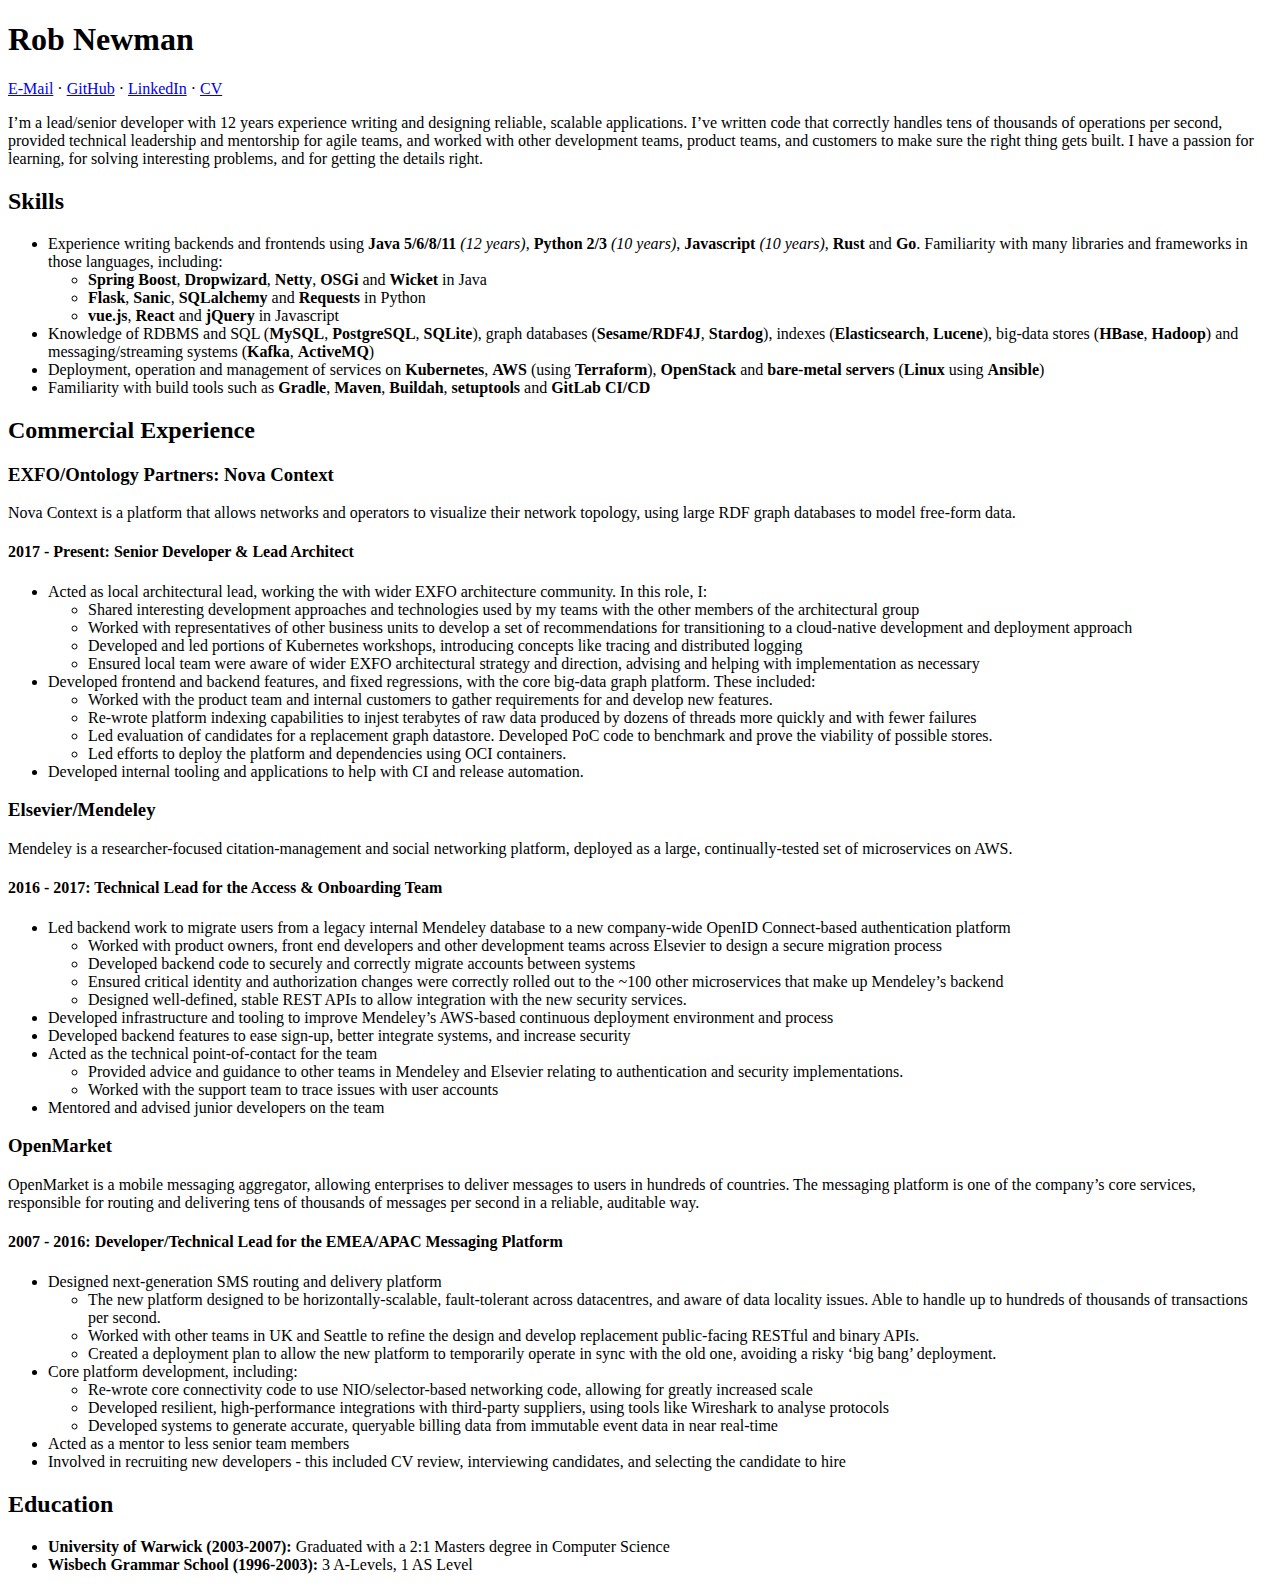
==== index.html @ 12ce5c10 "Deploying to gh-pages from  - d3b4cf7b340766a0c142832117d5414334799668 🚀" ====
<!DOCTYPE html>
<html xmlns="http://www.w3.org/1999/xhtml" lang="" xml:lang="">
<head>
  <meta charset="utf-8" />
  <meta name="generator" content="pandoc" />
  <meta name="viewport" content="width=device-width, initial-scale=1.0, user-scalable=yes" />
  <title>index</title>
  <style>
    code{white-space: pre-wrap;}
    span.smallcaps{font-variant: small-caps;}
    span.underline{text-decoration: underline;}
    div.column{display: inline-block; vertical-align: top; width: 50%;}
    div.hanging-indent{margin-left: 1.5em; text-indent: -1.5em;}
    ul.task-list{list-style: none;}
  </style>
  <link rel="stylesheet" href="./core-styles.css" />
  <!--[if lt IE 9]>
    <script src="//cdnjs.cloudflare.com/ajax/libs/html5shiv/3.7.3/html5shiv-printshiv.min.js"></script>
  <![endif]-->
</head>
<body>
<h1 id="rob-newman">Rob Newman</h1>
<div class="header-links">
<p><a href="mailto:cv@robnewman.dev">E-Mail</a> · <a href="https://github.com/underthink">GitHub</a> · <a href="https://linkedin.com/in/rob-newman-b65299b5">LinkedIn</a> · <a href="http://cv.robnewman.io/">CV</a></p>
</div>
<p>I’m a lead/senior developer with 12 years experience writing and designing reliable, scalable applications. I’ve written code that correctly handles tens of thousands of operations per second, provided technical leadership and mentorship for agile teams, and worked with other development teams, product teams, and customers to make sure the right thing gets built. I have a passion for learning, for solving interesting problems, and for getting the details right.</p>
<h2 id="skills">Skills</h2>
<ul>
<li>Experience writing backends and frontends using <strong>Java 5/6/8/11</strong> <em>(12 years)</em>, <strong>Python 2/3</strong> <em>(10 years)</em>, <strong>Javascript</strong> <em>(10 years)</em>, <strong>Rust</strong> and <strong>Go</strong>. Familiarity with many libraries and frameworks in those languages, including:
<ul>
<li><strong>Spring Boost</strong>, <strong>Dropwizard</strong>, <strong>Netty</strong>, <strong>OSGi</strong> and <strong>Wicket</strong> in Java</li>
<li><strong>Flask</strong>, <strong>Sanic</strong>, <strong>SQLalchemy</strong> and <strong>Requests</strong> in Python</li>
<li><strong>vue.js</strong>, <strong>React</strong> and <strong>jQuery</strong> in Javascript</li>
</ul></li>
<li>Knowledge of RDBMS and SQL (<strong>MySQL</strong>, <strong>PostgreSQL</strong>, <strong>SQLite</strong>), graph databases (<strong>Sesame/RDF4J</strong>, <strong>Stardog</strong>), indexes (<strong>Elasticsearch</strong>, <strong>Lucene</strong>), big-data stores (<strong>HBase</strong>, <strong>Hadoop</strong>) and messaging/streaming systems (<strong>Kafka</strong>, <strong>ActiveMQ</strong>)</li>
<li>Deployment, operation and management of services on <strong>Kubernetes</strong>, <strong>AWS</strong> (using <strong>Terraform</strong>), <strong>OpenStack</strong> and <strong>bare-metal servers</strong> (<strong>Linux</strong> using <strong>Ansible</strong>)</li>
<li>Familiarity with build tools such as <strong>Gradle</strong>, <strong>Maven</strong>, <strong>Buildah</strong>, <strong>setuptools</strong> and <strong>GitLab CI/CD</strong></li>
</ul>
<h2 id="commercial-experience">Commercial Experience</h2>
<h3 id="exfoontology-partners-nova-context">EXFO/Ontology Partners: Nova Context</h3>
<p>Nova Context is a platform that allows networks and operators to visualize their network topology, using large RDF graph databases to model free-form data.</p>
<h4 id="present-senior-developer-lead-architect">2017 - Present: Senior Developer &amp; Lead Architect</h4>
<ul>
<li>Acted as local architectural lead, working the with wider EXFO architecture community. In this role, I:
<ul>
<li>Shared interesting development approaches and technologies used by my teams with the other members of the architectural group</li>
<li>Worked with representatives of other business units to develop a set of recommendations for transitioning to a cloud-native development and deployment approach</li>
<li>Developed and led portions of Kubernetes workshops, introducing concepts like tracing and distributed logging</li>
<li>Ensured local team were aware of wider EXFO architectural strategy and direction, advising and helping with implementation as necessary</li>
</ul></li>
<li>Developed frontend and backend features, and fixed regressions, with the core big-data graph platform. These included:
<ul>
<li>Worked with the product team and internal customers to gather requirements for and develop new features.</li>
<li>Re-wrote platform indexing capabilities to injest terabytes of raw data produced by dozens of threads more quickly and with fewer failures</li>
<li>Led evaluation of candidates for a replacement graph datastore. Developed PoC code to benchmark and prove the viability of possible stores.</li>
<li>Led efforts to deploy the platform and dependencies using OCI containers.</li>
</ul></li>
<li>Developed internal tooling and applications to help with CI and release automation.</li>
</ul>
<div style="page-break-after: always;"></div>
<h3 id="elseviermendeley">Elsevier/Mendeley</h3>
<p>Mendeley is a researcher-focused citation-management and social networking platform, deployed as a large, continually-tested set of microservices on AWS.</p>
<h4 id="technical-lead-for-the-access-onboarding-team">2016 - 2017: Technical Lead for the Access &amp; Onboarding Team</h4>
<ul>
<li>Led backend work to migrate users from a legacy internal Mendeley database to a new company-wide OpenID Connect-based authentication platform
<ul>
<li>Worked with product owners, front end developers and other development teams across Elsevier to design a secure migration process</li>
<li>Developed backend code to securely and correctly migrate accounts between systems</li>
<li>Ensured critical identity and authorization changes were correctly rolled out to the ~100 other microservices that make up Mendeley’s backend</li>
<li>Designed well-defined, stable REST APIs to allow integration with the new security services.</li>
</ul></li>
<li>Developed infrastructure and tooling to improve Mendeley’s AWS-based continuous deployment environment and process</li>
<li>Developed backend features to ease sign-up, better integrate systems, and increase security</li>
<li>Acted as the technical point-of-contact for the team
<ul>
<li>Provided advice and guidance to other teams in Mendeley and Elsevier relating to authentication and security implementations.</li>
<li>Worked with the support team to trace issues with user accounts</li>
</ul></li>
<li>Mentored and advised junior developers on the team</li>
</ul>
<h3 id="openmarket">OpenMarket</h3>
<p>OpenMarket is a mobile messaging aggregator, allowing enterprises to deliver messages to users in hundreds of countries. The messaging platform is one of the company’s core services, responsible for routing and delivering tens of thousands of messages per second in a reliable, auditable way.</p>
<h4 id="developertechnical-lead-for-the-emeaapac-messaging-platform">2007 - 2016: Developer/Technical Lead for the EMEA/APAC Messaging Platform</h4>
<ul>
<li>Designed next-generation SMS routing and delivery platform
<ul>
<li>The new platform designed to be horizontally-scalable, fault-tolerant across datacentres, and aware of data locality issues. Able to handle up to hundreds of thousands of transactions per second.</li>
<li>Worked with other teams in UK and Seattle to refine the design and develop replacement public-facing RESTful and binary APIs.</li>
<li>Created a deployment plan to allow the new platform to temporarily operate in sync with the old one, avoiding a risky ‘big bang’ deployment.</li>
</ul></li>
<li>Core platform development, including:
<ul>
<li>Re-wrote core connectivity code to use NIO/selector-based networking code, allowing for greatly increased scale</li>
<li>Developed resilient, high-performance integrations with third-party suppliers, using tools like Wireshark to analyse protocols</li>
<li>Developed systems to generate accurate, queryable billing data from immutable event data in near real-time</li>
</ul></li>
<li>Acted as a mentor to less senior team members</li>
<li>Involved in recruiting new developers - this included CV review, interviewing candidates, and selecting the candidate to hire</li>
</ul>
<h2 id="education">Education</h2>
<ul>
<li><strong>University of Warwick (2003-2007):</strong> Graduated with a 2:1 Masters degree in Computer Science</li>
<li><strong>Wisbech Grammar School (1996-2003):</strong> 3 A-Levels, 1 AS Level</li>
</ul>
</body>
</html>
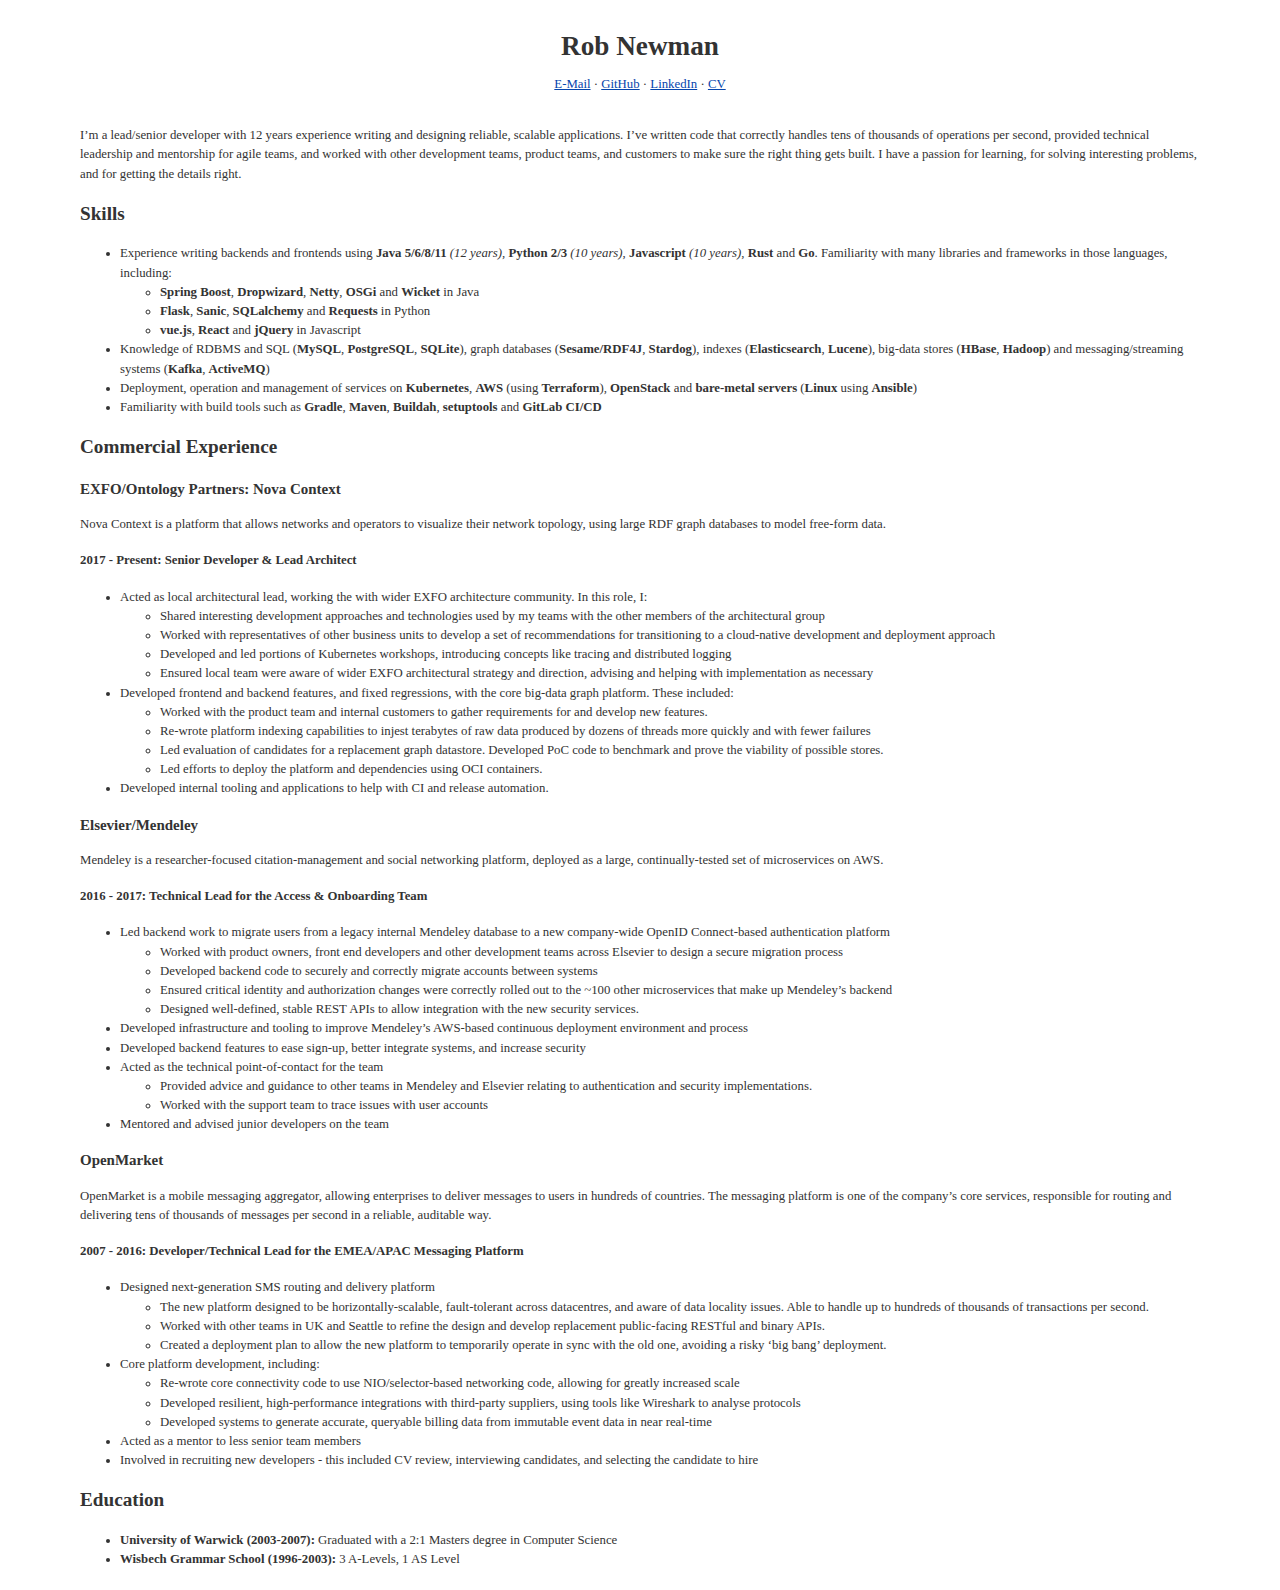
==== commit 54d58920: "Deploying to gh-pages from  - 2c8c3b8f446fb708903d5c8273a6dff689542e9a 🚀" ====
--- a/index.html
+++ b/index.html
@@ -13,7 +13,7 @@
     div.hanging-indent{margin-left: 1.5em; text-indent: -1.5em;}
     ul.task-list{list-style: none;}
   </style>
-  <link rel="stylesheet" href="./core-styles.css" />
+  <link rel="stylesheet" href="./styles.css" />
   <!--[if lt IE 9]>
     <script src="//cdnjs.cloudflare.com/ajax/libs/html5shiv/3.7.3/html5shiv-printshiv.min.js"></script>
   <![endif]-->
--- a/styles.css
+++ b/styles.css
@@ -0,0 +1,30 @@
+
+body {
+    color: #333;
+    font-family: Georgia, Palatino, serif;
+    font-size: 0.8rem;
+    line-height: 1.5;
+    margin: 0 auto;
+    max-width: 70rem;
+    padding: 0.5rem;
+}
+
+h1 {
+    font-size: 1.7rem;
+    text-align: center;
+    margin-bottom: 0;
+}
+
+div.header-links p {
+    margin: 0;
+}
+
+div.header-links {
+    text-align: center;
+    margin-bottom: 2rem;
+    margin-top: 0.5rem;
+}
+
+div.header-links a, div.header-links a:visited {
+    color: #0645ad;
+}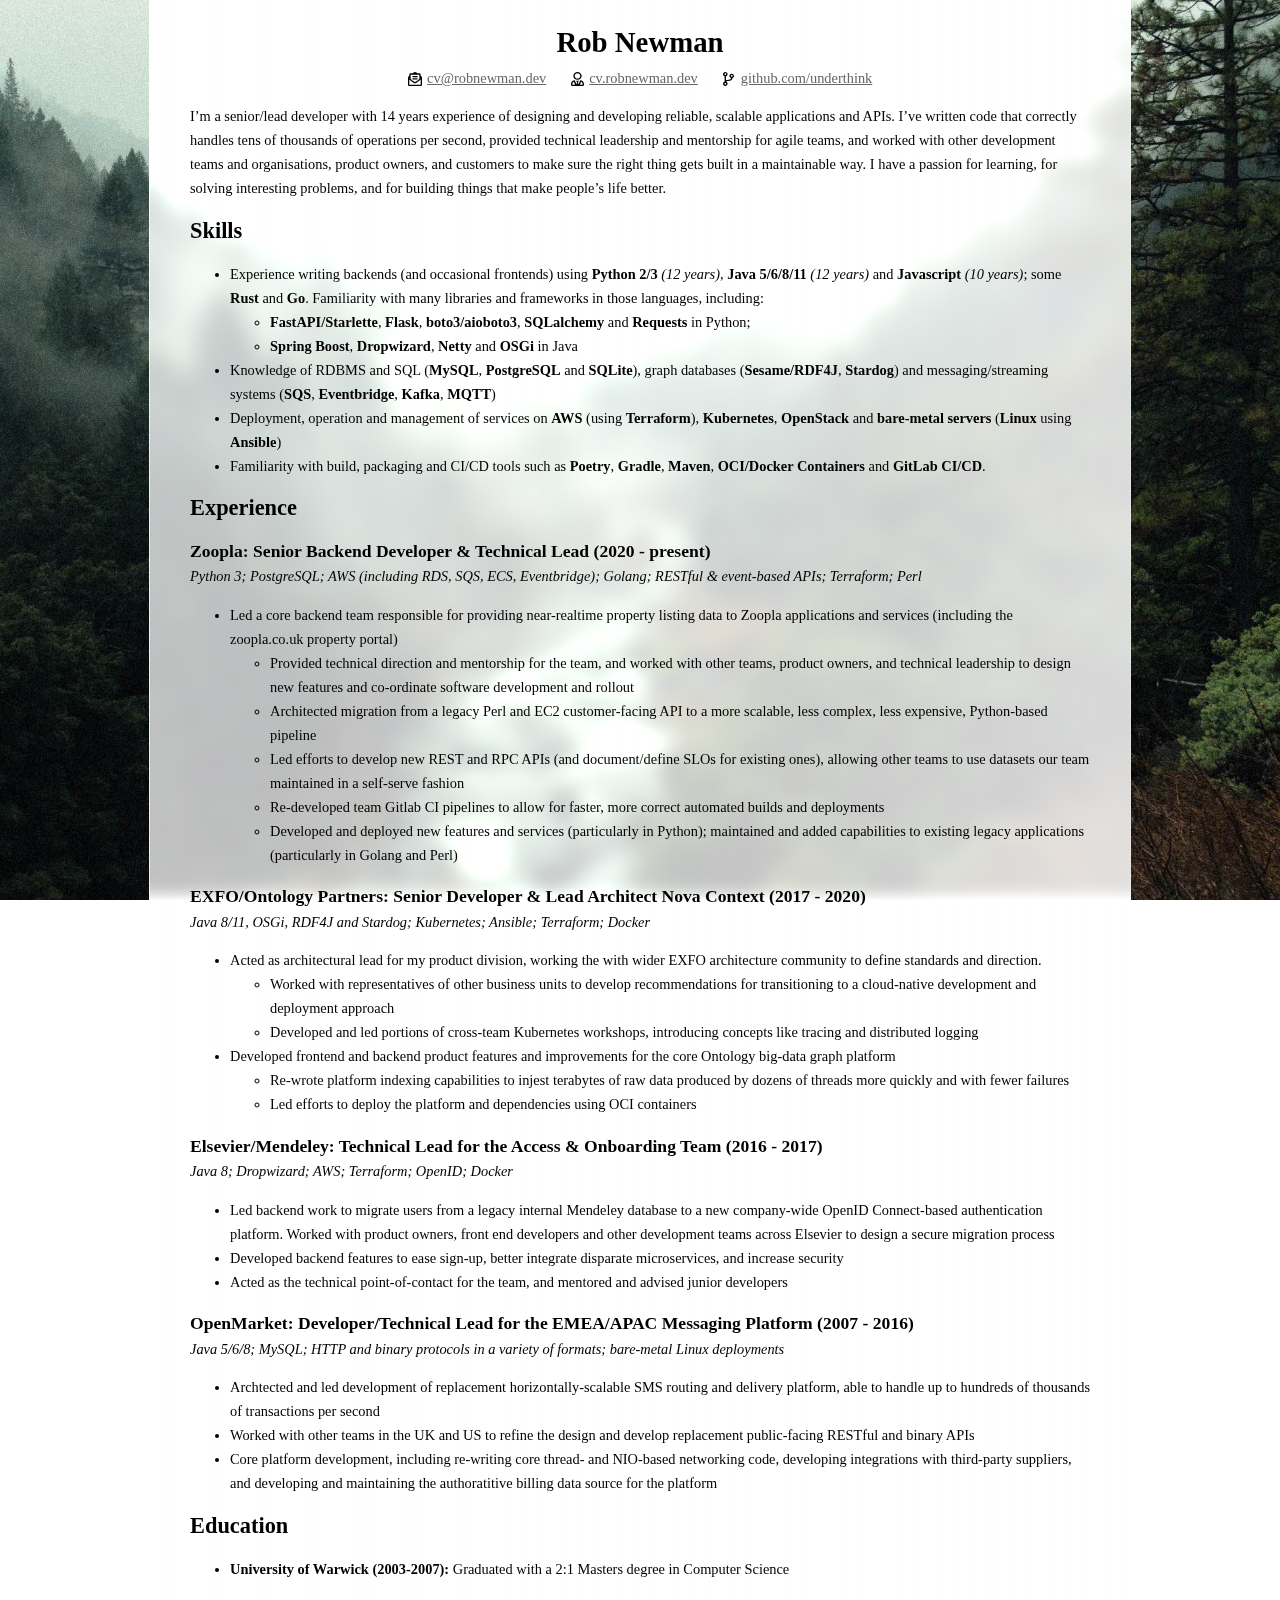
==== commit c6d80b5d: "Deploying to gh-pages from @ underthink/cv.robnewman.dev@40330ae944736f7b6d78496dfc04d2317e33cc89 🚀" ====
--- a/index.html
+++ b/index.html
@@ -1,106 +1,95 @@
-<!DOCTYPE html>
-<html xmlns="http://www.w3.org/1999/xhtml" lang="" xml:lang="">
+<!doctype html>
+<html lang="en">
+
 <head>
-  <meta charset="utf-8" />
-  <meta name="generator" content="pandoc" />
-  <meta name="viewport" content="width=device-width, initial-scale=1.0, user-scalable=yes" />
-  <title>index</title>
-  <style>
-    code{white-space: pre-wrap;}
-    span.smallcaps{font-variant: small-caps;}
-    span.underline{text-decoration: underline;}
-    div.column{display: inline-block; vertical-align: top; width: 50%;}
-    div.hanging-indent{margin-left: 1.5em; text-indent: -1.5em;}
-    ul.task-list{list-style: none;}
-  </style>
-  <link rel="stylesheet" href="./styles.css" />
-  <!--[if lt IE 9]>
-    <script src="//cdnjs.cloudflare.com/ajax/libs/html5shiv/3.7.3/html5shiv-printshiv.min.js"></script>
-  <![endif]-->
+    <meta charset="utf-8">
+    <title>Rob Newman: CV</title>
+
+    <link href="https://fonts.googleapis.com/css2?family=Lato:wght@400;700&display=swap" rel="stylesheet">
+
+    <link rel="stylesheet" href="r/print.css" />
+    <link rel="stylesheet" href="r/display.css" />
 </head>
+
 <body>
-<h1 id="rob-newman">Rob Newman</h1>
-<div class="header-links">
-<p><a href="mailto:cv@robnewman.dev">E-Mail</a> · <a href="https://github.com/underthink">GitHub</a> · <a href="https://linkedin.com/in/rob-newman-b65299b5">LinkedIn</a> · <a href="http://cv.robnewman.io/">CV</a></p>
+
+<div class="background">
+    <div id="content">
+    <h1 id="rob-newman">Rob Newman</h1>
+    <h2 id="links">Links</h2>
+    <ul>
+    <li><a href="mailto:cv@robnewman.dev" class="mail">cv@robnewman.dev</a></li>
+    <li><a href="http://cv.robnewman.io/" class="cv">cv.robnewman.dev</a></li>
+    <li><a href="https://github.com/underthink" class="git">github.com/underthink</a></li>
+    </ul>
+    <h2 id="summary">Summary</h2>
+    <p>I’m a senior/lead developer with 14 years experience of designing and developing reliable, scalable applications and APIs. I’ve written code that correctly handles tens of thousands of operations per second, provided technical leadership and mentorship for agile teams, and worked with other development teams and organisations, product owners, and customers to make sure the right thing gets built in a maintainable way. I have a passion for learning, for solving interesting problems, and for building things that make people’s life better.</p>
+    <h2 id="skills">Skills</h2>
+    <ul>
+    <li>Experience writing backends (and occasional frontends) using <strong>Python 2/3</strong> <em>(12 years)</em>, <strong>Java 5/6/8/11</strong> <em>(12 years)</em> and <strong>Javascript</strong> <em>(10 years)</em>; some <strong>Rust</strong> and <strong>Go</strong>. Familiarity with many libraries and frameworks in those languages, including:
+    <ul>
+    <li><strong>FastAPI/Starlette</strong>, <strong>Flask</strong>, <strong>boto3/aioboto3</strong>, <strong>SQLalchemy</strong> and <strong>Requests</strong> in Python;</li>
+    <li><strong>Spring Boost</strong>, <strong>Dropwizard</strong>, <strong>Netty</strong> and <strong>OSGi</strong> in Java</li>
+    </ul></li>
+    <li>Knowledge of RDBMS and SQL (<strong>MySQL</strong>, <strong>PostgreSQL</strong> and <strong>SQLite</strong>), graph databases (<strong>Sesame/RDF4J</strong>, <strong>Stardog</strong>) and messaging/streaming systems (<strong>SQS</strong>, <strong>Eventbridge</strong>, <strong>Kafka</strong>, <strong>MQTT</strong>)</li>
+    <li>Deployment, operation and management of services on <strong>AWS</strong> (using <strong>Terraform</strong>), <strong>Kubernetes</strong>, <strong>OpenStack</strong> and <strong>bare-metal servers</strong> (<strong>Linux</strong> using <strong>Ansible</strong>)</li>
+    <li>Familiarity with build, packaging and CI/CD tools such as <strong>Poetry</strong>, <strong>Gradle</strong>, <strong>Maven</strong>, <strong>OCI/Docker Containers</strong> and <strong>GitLab CI/CD</strong>.</li>
+    </ul>
+    <h2 id="experience">Experience</h2>
+    <h3 id="zoopla-senior-backend-developer-technical-lead-2020---present">Zoopla: Senior Backend Developer &amp; Technical Lead (2020 - present)</h3>
+    <div class="job-skill-list">
+    <p>Python 3; PostgreSQL; AWS (including RDS, SQS, ECS, Eventbridge); Golang; RESTful &amp; event-based APIs; Terraform; Perl</p>
+    </div>
+    <ul>
+    <li>Led a core backend team responsible for providing near-realtime property listing data to Zoopla applications and services (including the zoopla.co.uk property portal)
+    <ul>
+    <li>Provided technical direction and mentorship for the team, and worked with other teams, product owners, and technical leadership to design new features and co-ordinate software development and rollout</li>
+    <li>Architected migration from a legacy Perl and EC2 customer-facing API to a more scalable, less complex, less expensive, Python-based pipeline</li>
+    <li>Led efforts to develop new REST and RPC APIs (and document/define SLOs for existing ones), allowing other teams to use datasets our team maintained in a self-serve fashion</li>
+    <li>Re-developed team Gitlab CI pipelines to allow for faster, more correct automated builds and deployments</li>
+    <li>Developed and deployed new features and services (particularly in Python); maintained and added capabilities to existing legacy applications (particularly in Golang and Perl)</li>
+    </ul></li>
+    </ul>
+    <h3 id="exfoontology-partners-senior-developer-lead-architect-nova-context-2017---2020">EXFO/Ontology Partners: Senior Developer &amp; Lead Architect Nova Context (2017 - 2020)</h3>
+    <div class="job-skill-list">
+    <p>Java 8/11, OSGi, RDF4J and Stardog; Kubernetes; Ansible; Terraform; Docker</p>
+    </div>
+    <ul>
+    <li>Acted as architectural lead for my product division, working the with wider EXFO architecture community to define standards and direction.
+    <ul>
+    <li>Worked with representatives of other business units to develop recommendations for transitioning to a cloud-native development and deployment approach</li>
+    <li>Developed and led portions of cross-team Kubernetes workshops, introducing concepts like tracing and distributed logging</li>
+    </ul></li>
+    <li>Developed frontend and backend product features and improvements for the core Ontology big-data graph platform
+    <ul>
+    <li>Re-wrote platform indexing capabilities to injest terabytes of raw data produced by dozens of threads more quickly and with fewer failures</li>
+    <li>Led efforts to deploy the platform and dependencies using OCI containers</li>
+    </ul></li>
+    </ul>
+    <h3 id="elseviermendeley-technical-lead-for-the-access-onboarding-team-2016---2017">Elsevier/Mendeley: Technical Lead for the Access &amp; Onboarding Team (2016 - 2017)</h3>
+    <div class="job-skill-list">
+    <p>Java 8; Dropwizard; AWS; Terraform; OpenID; Docker</p>
+    </div>
+    <ul>
+    <li>Led backend work to migrate users from a legacy internal Mendeley database to a new company-wide OpenID Connect-based authentication platform. Worked with product owners, front end developers and other development teams across Elsevier to design a secure migration process</li>
+    <li>Developed backend features to ease sign-up, better integrate disparate microservices, and increase security</li>
+    <li>Acted as the technical point-of-contact for the team, and mentored and advised junior developers</li>
+    </ul>
+    <h3 id="openmarket-developertechnical-lead-for-the-emeaapac-messaging-platform-2007---2016">OpenMarket: Developer/Technical Lead for the EMEA/APAC Messaging Platform (2007 - 2016)</h3>
+    <div class="job-skill-list">
+    <p>Java 5/6/8; MySQL; HTTP and binary protocols in a variety of formats; bare-metal Linux deployments</p>
+    </div>
+    <ul>
+    <li>Archtected and led development of replacement horizontally-scalable SMS routing and delivery platform, able to handle up to hundreds of thousands of transactions per second</li>
+    <li>Worked with other teams in the UK and US to refine the design and develop replacement public-facing RESTful and binary APIs</li>
+    <li>Core platform development, including re-writing core thread- and NIO-based networking code, developing integrations with third-party suppliers, and developing and maintaining the authoratitive billing data source for the platform</li>
+    </ul>
+    <h2 id="education">Education</h2>
+    <ul>
+    <li><strong>University of Warwick (2003-2007):</strong> Graduated with a 2:1 Masters degree in Computer Science</li>
+    </ul>
+    </div>
 </div>
-<p>I’m a lead/senior developer with 12 years experience writing and designing reliable, scalable applications. I’ve written code that correctly handles tens of thousands of operations per second, provided technical leadership and mentorship for agile teams, and worked with other development teams, product teams, and customers to make sure the right thing gets built. I have a passion for learning, for solving interesting problems, and for getting the details right.</p>
-<h2 id="skills">Skills</h2>
-<ul>
-<li>Experience writing backends and frontends using <strong>Java 5/6/8/11</strong> <em>(12 years)</em>, <strong>Python 2/3</strong> <em>(10 years)</em>, <strong>Javascript</strong> <em>(10 years)</em>, <strong>Rust</strong> and <strong>Go</strong>. Familiarity with many libraries and frameworks in those languages, including:
-<ul>
-<li><strong>Spring Boost</strong>, <strong>Dropwizard</strong>, <strong>Netty</strong>, <strong>OSGi</strong> and <strong>Wicket</strong> in Java</li>
-<li><strong>Flask</strong>, <strong>Sanic</strong>, <strong>SQLalchemy</strong> and <strong>Requests</strong> in Python</li>
-<li><strong>vue.js</strong>, <strong>React</strong> and <strong>jQuery</strong> in Javascript</li>
-</ul></li>
-<li>Knowledge of RDBMS and SQL (<strong>MySQL</strong>, <strong>PostgreSQL</strong>, <strong>SQLite</strong>), graph databases (<strong>Sesame/RDF4J</strong>, <strong>Stardog</strong>), indexes (<strong>Elasticsearch</strong>, <strong>Lucene</strong>), big-data stores (<strong>HBase</strong>, <strong>Hadoop</strong>) and messaging/streaming systems (<strong>Kafka</strong>, <strong>ActiveMQ</strong>)</li>
-<li>Deployment, operation and management of services on <strong>Kubernetes</strong>, <strong>AWS</strong> (using <strong>Terraform</strong>), <strong>OpenStack</strong> and <strong>bare-metal servers</strong> (<strong>Linux</strong> using <strong>Ansible</strong>)</li>
-<li>Familiarity with build tools such as <strong>Gradle</strong>, <strong>Maven</strong>, <strong>Buildah</strong>, <strong>setuptools</strong> and <strong>GitLab CI/CD</strong></li>
-</ul>
-<h2 id="commercial-experience">Commercial Experience</h2>
-<h3 id="exfoontology-partners-nova-context">EXFO/Ontology Partners: Nova Context</h3>
-<p>Nova Context is a platform that allows networks and operators to visualize their network topology, using large RDF graph databases to model free-form data.</p>
-<h4 id="present-senior-developer-lead-architect">2017 - Present: Senior Developer &amp; Lead Architect</h4>
-<ul>
-<li>Acted as local architectural lead, working the with wider EXFO architecture community. In this role, I:
-<ul>
-<li>Shared interesting development approaches and technologies used by my teams with the other members of the architectural group</li>
-<li>Worked with representatives of other business units to develop a set of recommendations for transitioning to a cloud-native development and deployment approach</li>
-<li>Developed and led portions of Kubernetes workshops, introducing concepts like tracing and distributed logging</li>
-<li>Ensured local team were aware of wider EXFO architectural strategy and direction, advising and helping with implementation as necessary</li>
-</ul></li>
-<li>Developed frontend and backend features, and fixed regressions, with the core big-data graph platform. These included:
-<ul>
-<li>Worked with the product team and internal customers to gather requirements for and develop new features.</li>
-<li>Re-wrote platform indexing capabilities to injest terabytes of raw data produced by dozens of threads more quickly and with fewer failures</li>
-<li>Led evaluation of candidates for a replacement graph datastore. Developed PoC code to benchmark and prove the viability of possible stores.</li>
-<li>Led efforts to deploy the platform and dependencies using OCI containers.</li>
-</ul></li>
-<li>Developed internal tooling and applications to help with CI and release automation.</li>
-</ul>
-<div style="page-break-after: always;"></div>
-<h3 id="elseviermendeley">Elsevier/Mendeley</h3>
-<p>Mendeley is a researcher-focused citation-management and social networking platform, deployed as a large, continually-tested set of microservices on AWS.</p>
-<h4 id="technical-lead-for-the-access-onboarding-team">2016 - 2017: Technical Lead for the Access &amp; Onboarding Team</h4>
-<ul>
-<li>Led backend work to migrate users from a legacy internal Mendeley database to a new company-wide OpenID Connect-based authentication platform
-<ul>
-<li>Worked with product owners, front end developers and other development teams across Elsevier to design a secure migration process</li>
-<li>Developed backend code to securely and correctly migrate accounts between systems</li>
-<li>Ensured critical identity and authorization changes were correctly rolled out to the ~100 other microservices that make up Mendeley’s backend</li>
-<li>Designed well-defined, stable REST APIs to allow integration with the new security services.</li>
-</ul></li>
-<li>Developed infrastructure and tooling to improve Mendeley’s AWS-based continuous deployment environment and process</li>
-<li>Developed backend features to ease sign-up, better integrate systems, and increase security</li>
-<li>Acted as the technical point-of-contact for the team
-<ul>
-<li>Provided advice and guidance to other teams in Mendeley and Elsevier relating to authentication and security implementations.</li>
-<li>Worked with the support team to trace issues with user accounts</li>
-</ul></li>
-<li>Mentored and advised junior developers on the team</li>
-</ul>
-<h3 id="openmarket">OpenMarket</h3>
-<p>OpenMarket is a mobile messaging aggregator, allowing enterprises to deliver messages to users in hundreds of countries. The messaging platform is one of the company’s core services, responsible for routing and delivering tens of thousands of messages per second in a reliable, auditable way.</p>
-<h4 id="developertechnical-lead-for-the-emeaapac-messaging-platform">2007 - 2016: Developer/Technical Lead for the EMEA/APAC Messaging Platform</h4>
-<ul>
-<li>Designed next-generation SMS routing and delivery platform
-<ul>
-<li>The new platform designed to be horizontally-scalable, fault-tolerant across datacentres, and aware of data locality issues. Able to handle up to hundreds of thousands of transactions per second.</li>
-<li>Worked with other teams in UK and Seattle to refine the design and develop replacement public-facing RESTful and binary APIs.</li>
-<li>Created a deployment plan to allow the new platform to temporarily operate in sync with the old one, avoiding a risky ‘big bang’ deployment.</li>
-</ul></li>
-<li>Core platform development, including:
-<ul>
-<li>Re-wrote core connectivity code to use NIO/selector-based networking code, allowing for greatly increased scale</li>
-<li>Developed resilient, high-performance integrations with third-party suppliers, using tools like Wireshark to analyse protocols</li>
-<li>Developed systems to generate accurate, queryable billing data from immutable event data in near real-time</li>
-</ul></li>
-<li>Acted as a mentor to less senior team members</li>
-<li>Involved in recruiting new developers - this included CV review, interviewing candidates, and selecting the candidate to hire</li>
-</ul>
-<h2 id="education">Education</h2>
-<ul>
-<li><strong>University of Warwick (2003-2007):</strong> Graduated with a 2:1 Masters degree in Computer Science</li>
-<li><strong>Wisbech Grammar School (1996-2003):</strong> 3 A-Levels, 1 AS Level</li>
-</ul>
 </body>
+
 </html>
--- a/r/print.css
+++ b/r/print.css
@@ -0,0 +1,80 @@
+h1 {
+    margin-bottom: 10px;
+}
+
+body {
+    font-family: 'Merriweather', serif;
+    font-size: 0.9rem;
+}
+
+h1 {
+    text-align: center;
+}
+
+h2#links + ul {
+    padding: 0 0 0 20px;
+    text-align: center;
+    margin-top: 0;
+    color: #666;
+}
+
+h2#links + ul li {
+    font-size: 0.9rem;
+    display: inline-block;
+    padding-right: 20px;
+}
+
+h2#links + ul li a, h2#links + ul li a:visited {
+    color: #666;
+    vertical-align: middle;
+}
+
+h2#links + ul li a::before {
+    height: 0.9rem;
+    width: 0.9rem;
+    margin-right: 5px;
+    display: inline-flex;
+    content: '';
+    vertical-align: middle;
+}
+
+h2#links + ul li a.mail::before {
+    background: url("data:image/svg+xml,%3Csvg xmlns='http://www.w3.org/2000/svg' viewBox='0 0 512 512'%3E%3C!-- Font Awesome Pro 5.15.4 by @fontawesome - https://fontawesome.com License - https://fontawesome.com/license (Commercial License) --%3E%3Cpath d='M494.59 164.52c-1.52-1.26-13.86-11.2-30.59-24.66V96c0-26.51-21.49-48-48-48h-66.13C327.24 28.85 293.77 0 256 0c-37.65 0-70.9 28.63-93.85 48H96c-26.51 0-48 21.49-48 48v43.85c-16.81 13.52-29.15 23.46-30.48 24.56A48.002 48.002 0 0 0 0 201.48V464c0 26.51 21.49 48 48 48h416c26.51 0 48-21.49 48-48V201.51c0-14.31-6.38-27.88-17.41-36.99zM96 96h320v156.66c-36.26 29.32-78.69 63.67-86.59 69.95C311.25 337.12 279.6 368 256 368c-23.69 0-55.86-31.37-73.41-45.39-7.9-6.28-50.33-40.64-86.59-69.97V96zm368 362c0 3.31-2.69 6-6 6H54c-3.31 0-6-2.69-6-6V275.56c38.96 31.48 95.95 77.65 104.66 84.58C174.71 377.76 212.55 416 256 416c43.21 0 80.64-37.72 103.34-55.86 9-7.15 65.84-53.19 104.66-84.56V458zM176 192h160c8.84 0 16-7.16 16-16v-16c0-8.84-7.16-16-16-16H176c-8.84 0-16 7.16-16 16v16c0 8.84 7.16 16 16 16zm176 64v-16c0-8.84-7.16-16-16-16H176c-8.84 0-16 7.16-16 16v16c0 8.84 7.16 16 16 16h160c8.84 0 16-7.16 16-16z'/%3E%3C/svg%3E") no-repeat center top;
+}
+
+h2#links + ul li a.cv::before {
+    background: url("data:image/svg+xml,%3Csvg xmlns='http://www.w3.org/2000/svg' viewBox='0 0 448 512'%3E%3C!-- Font Awesome Pro 5.15.4 by @fontawesome - https://fontawesome.com License - https://fontawesome.com/license (Commercial License) --%3E%3Cpath d='M224 288c79.5 0 144-64.5 144-144S303.5 0 224 0 80 64.5 80 144s64.5 144 144 144zm0-240c52.9 0 96 43.1 96 96s-43.1 96-96 96-96-43.1-96-96 43.1-96 96-96zm91.9 256.2l-56.5 154.5L240 376l32-56h-96l32 56-19.5 82.7L132 304.2C58.9 305.5 0 365 0 438.4V464c0 26.5 21.5 48 48 48h352c26.5 0 48-21.5 48-48v-25.6c0-73.4-58.9-132.9-132.1-134.2zM96 464H48v-25.6c0-35.4 21.9-66.2 53-79.4l38.4 105H96zm304 0h-91.3L347 359c31 13.2 53 44 53 79.4V464z'/%3E%3C/svg%3E") no-repeat center top;
+}
+
+h2#links + ul li a.git::before {
+    background: url("data:image/svg+xml,%3Csvg xmlns='http://www.w3.org/2000/svg' viewBox='0 0 384 512'%3E%3C!-- Font Awesome Pro 5.15.4 by @fontawesome - https://fontawesome.com License - https://fontawesome.com/license (Commercial License) --%3E%3Cpath d='M384 144c0-44.2-35.8-80-80-80s-80 35.8-80 80c0 36.4 24.3 67.1 57.5 76.8-.6 16.1-4.2 28.5-11 36.9-15.4 19.2-49.3 22.4-85.2 25.7-28.2 2.6-57.4 5.4-81.3 16.9v-144c32.5-10.2 56-40.5 56-76.3 0-44.2-35.8-80-80-80S0 35.8 0 80c0 35.8 23.5 66.1 56 76.3v199.3C23.5 365.9 0 396.2 0 432c0 44.2 35.8 80 80 80s80-35.8 80-80c0-34-21.2-63.1-51.2-74.6 3.1-5.2 7.8-9.8 14.9-13.4 16.2-8.2 40.4-10.4 66.1-12.8 42.2-3.9 90-8.4 118.2-43.5 14-17.4 21.1-39.8 21.6-67.9 31.6-10.7 54.4-40.6 54.4-75.8zM80 48c17.6 0 32 14.4 32 32s-14.4 32-32 32-32-14.4-32-32 14.4-32 32-32zm0 416c-17.6 0-32-14.4-32-32s14.4-32 32-32 32 14.4 32 32-14.4 32-32 32zm224-288c-17.6 0-32-14.4-32-32s14.4-32 32-32 32 14.4 32 32-14.4 32-32 32z'/%3E%3C/svg%3E") no-repeat center top;
+}
+
+h2#links {
+    display: none;
+}
+
+h2#summary {
+    display: none;
+}
+
+h2 {
+    font-size: 1.4rem;
+}
+
+h3 {
+    font-size: 1.1rem;
+    margin-bottom: 0;
+}
+
+
+/*p, ul, h3 {*/
+/*    margin-left:  1rem;*/
+/*    margin-right:  1rem;*/
+/*}*/
+
+.job-skill-list p {
+    font-size: 0.9rem;
+    margin-top: 0.1rem;
+    font-style: italic;
+}
--- a/r/display.css
+++ b/r/display.css
@@ -0,0 +1,59 @@
+#content {
+    max-width: 900px;
+    margin: 0 auto;
+    /*background-color: rgba(255, 255, 255, 0.8);*/
+    /*-webkit-backdrop-filter: blur(10px);*/
+    -webkit-backdrop-filter: blur(10px) brightness(1.8);
+    backdrop-filter: blur(10px) brightness(1.8);
+    background: linear-gradient(90deg, rgba(255,255,255,0.7301295518207283) 0%, rgba(255,255,255,0.7021183473389356) 35%, rgba(255,255,255,0.8365721288515406) 100%);
+    padding: 10px 40px;
+    line-height: 1.5rem;
+    border: 1px solid rgba(255, 255, 255, 0.5);
+}
+
+/*.background {*/
+/*    position: fixed;*/
+/*    left: 0;*/
+/*    right: 0;*/
+/*    z-index: -1;*/
+
+/*    display: block;*/
+/*    background: url("bg.jpg");*/
+/*    background-size:cover;*/
+/*    background-position: bottom;*/
+/*    background-repeat: no-repeat;*/
+/*    background-size: cover;*/
+/*    height: 100vh;*/
+/*    width: 100%;*/
+
+/*    backdrop-filter: blur(8px);*/
+/*}*/
+
+/*#content::before {*/
+/*    content: "";*/
+/*    position: fixed;*/
+/*    left: -20px;*/
+/*    top: -20px;*/
+/*    right: -20px;*/
+/*    bottom: -20px;*/
+/*    z-index: -1;*/
+
+/*    display: block;*/
+/*    background-image: url('https://unnecessary.net/b.jpg');*/
+
+/*    background-size:cover;*/
+/*    !*width: 100%;*!*/
+/*    !*height: 100%;*!*/
+
+/*}*/
+
+body {
+
+    margin-top: 0;
+    margin-bottom: 0;
+    background: url("bg.jpg") no-repeat fixed;
+    background-size: cover;
+    /*backdrop-filter: blur(8px);*/
+    /*-webkit-backdrop-filter: blur(10px);*/
+    zbackground-size: cover;
+}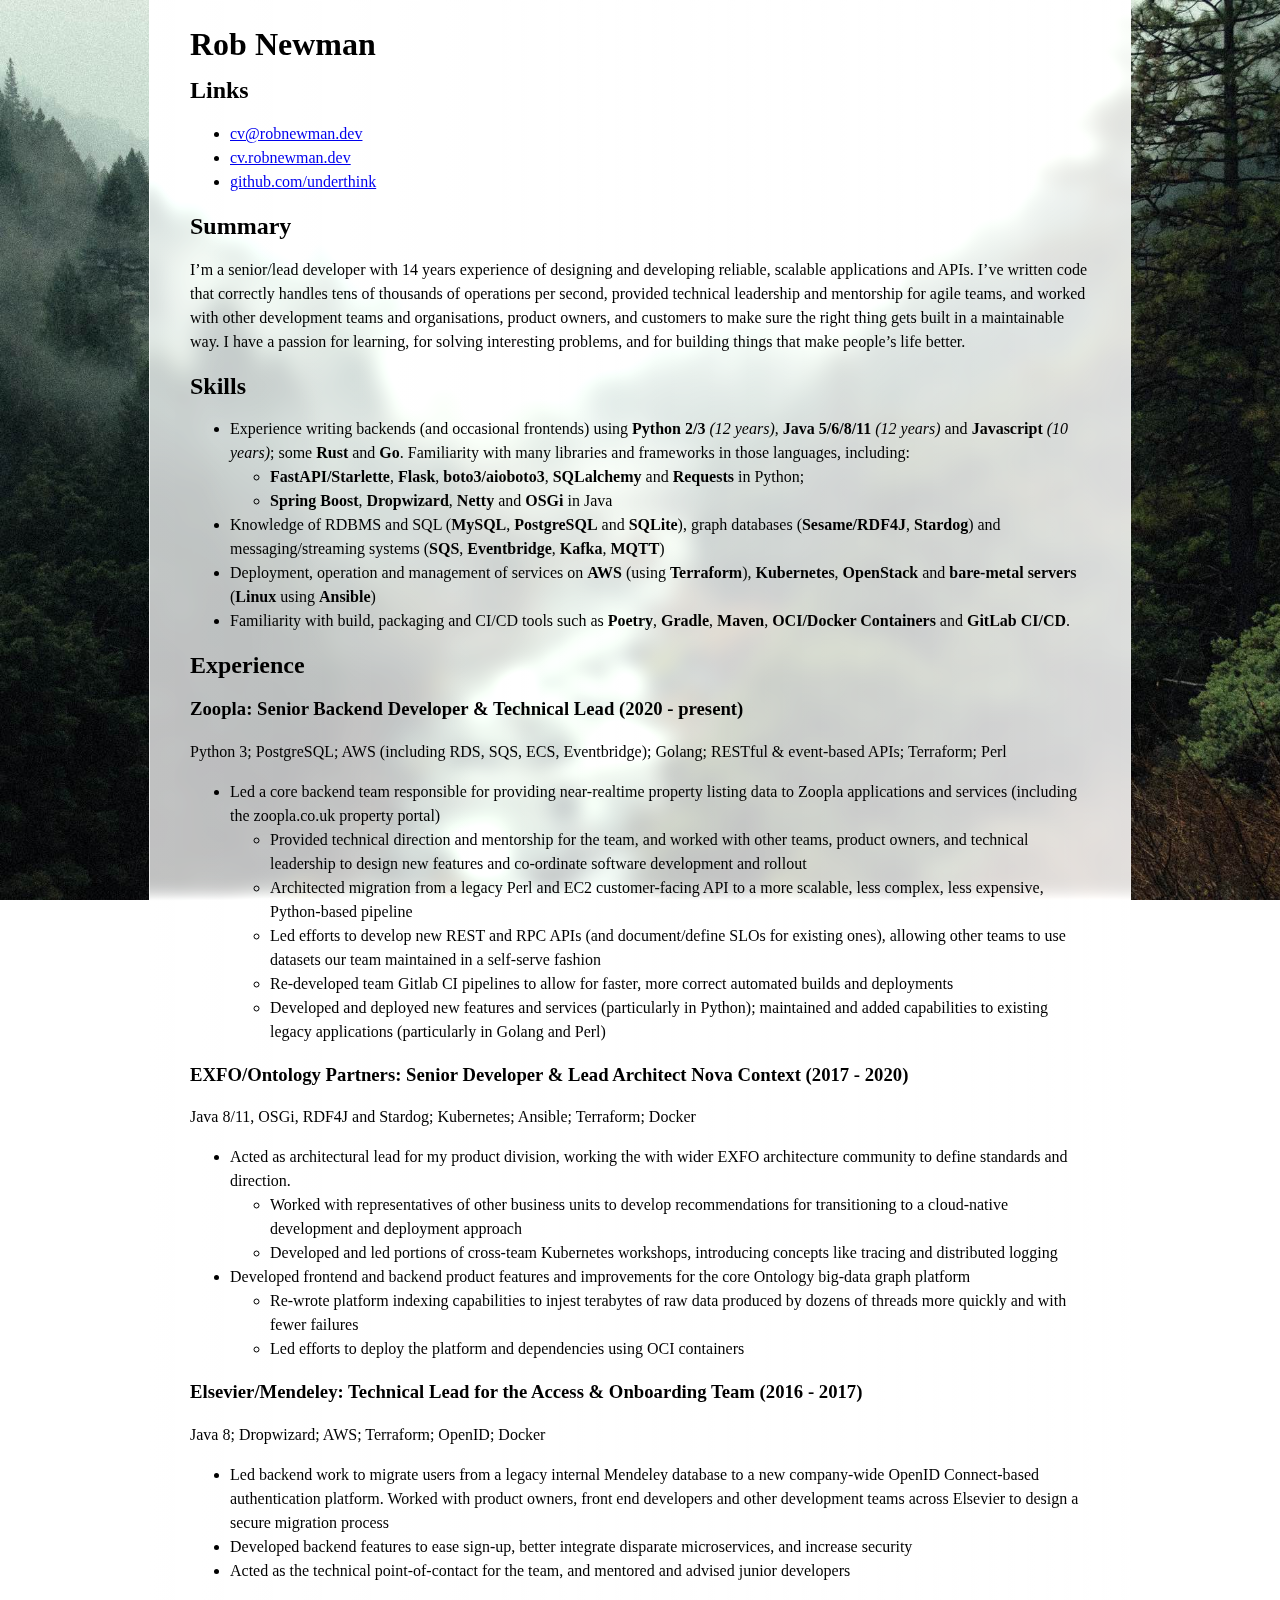
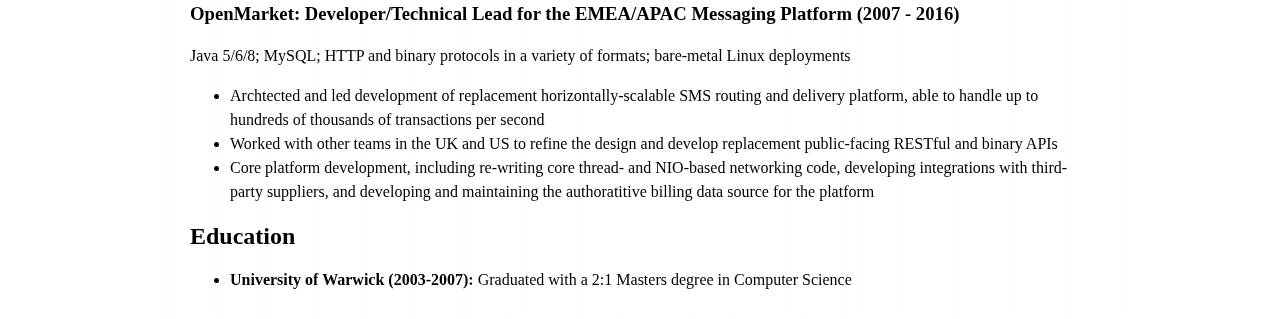
==== commit 4abb6c08: "Deploying to gh-pages from @ underthink/cv.robnewman.dev@3cd5bf4c833e057e01d390ca0b69a6f362b42d36 🚀" ====
--- a/index.html
+++ b/index.html
@@ -7,8 +7,8 @@
 
     <link href="https://fonts.googleapis.com/css2?family=Lato:wght@400;700&display=swap" rel="stylesheet">
 
-    <link rel="stylesheet" href="r/print.css" />
-    <link rel="stylesheet" href="r/display.css" />
+    <link rel="stylesheet" href="r/general.css" />
+    <link rel="stylesheet" href="r/display.css" media="screen" />
 </head>
 
 <body>
--- a/r/display.css
+++ b/r/display.css
@@ -1,8 +1,6 @@
 #content {
     max-width: 900px;
     margin: 0 auto;
-    /*background-color: rgba(255, 255, 255, 0.8);*/
-    /*-webkit-backdrop-filter: blur(10px);*/
     -webkit-backdrop-filter: blur(10px) brightness(1.8);
     backdrop-filter: blur(10px) brightness(1.8);
     background: linear-gradient(90deg, rgba(255,255,255,0.7301295518207283) 0%, rgba(255,255,255,0.7021183473389356) 35%, rgba(255,255,255,0.8365721288515406) 100%);
@@ -11,49 +9,10 @@
     border: 1px solid rgba(255, 255, 255, 0.5);
 }
 
-/*.background {*/
-/*    position: fixed;*/
-/*    left: 0;*/
-/*    right: 0;*/
-/*    z-index: -1;*/
-
-/*    display: block;*/
-/*    background: url("bg.jpg");*/
-/*    background-size:cover;*/
-/*    background-position: bottom;*/
-/*    background-repeat: no-repeat;*/
-/*    background-size: cover;*/
-/*    height: 100vh;*/
-/*    width: 100%;*/
-
-/*    backdrop-filter: blur(8px);*/
-/*}*/
-
-/*#content::before {*/
-/*    content: "";*/
-/*    position: fixed;*/
-/*    left: -20px;*/
-/*    top: -20px;*/
-/*    right: -20px;*/
-/*    bottom: -20px;*/
-/*    z-index: -1;*/
-
-/*    display: block;*/
-/*    background-image: url('https://unnecessary.net/b.jpg');*/
-
-/*    background-size:cover;*/
-/*    !*width: 100%;*!*/
-/*    !*height: 100%;*!*/
-
-/*}*/
-
 body {
 
     margin-top: 0;
     margin-bottom: 0;
     background: url("bg.jpg") no-repeat fixed;
     background-size: cover;
-    /*backdrop-filter: blur(8px);*/
-    /*-webkit-backdrop-filter: blur(10px);*/
-    zbackground-size: cover;
 }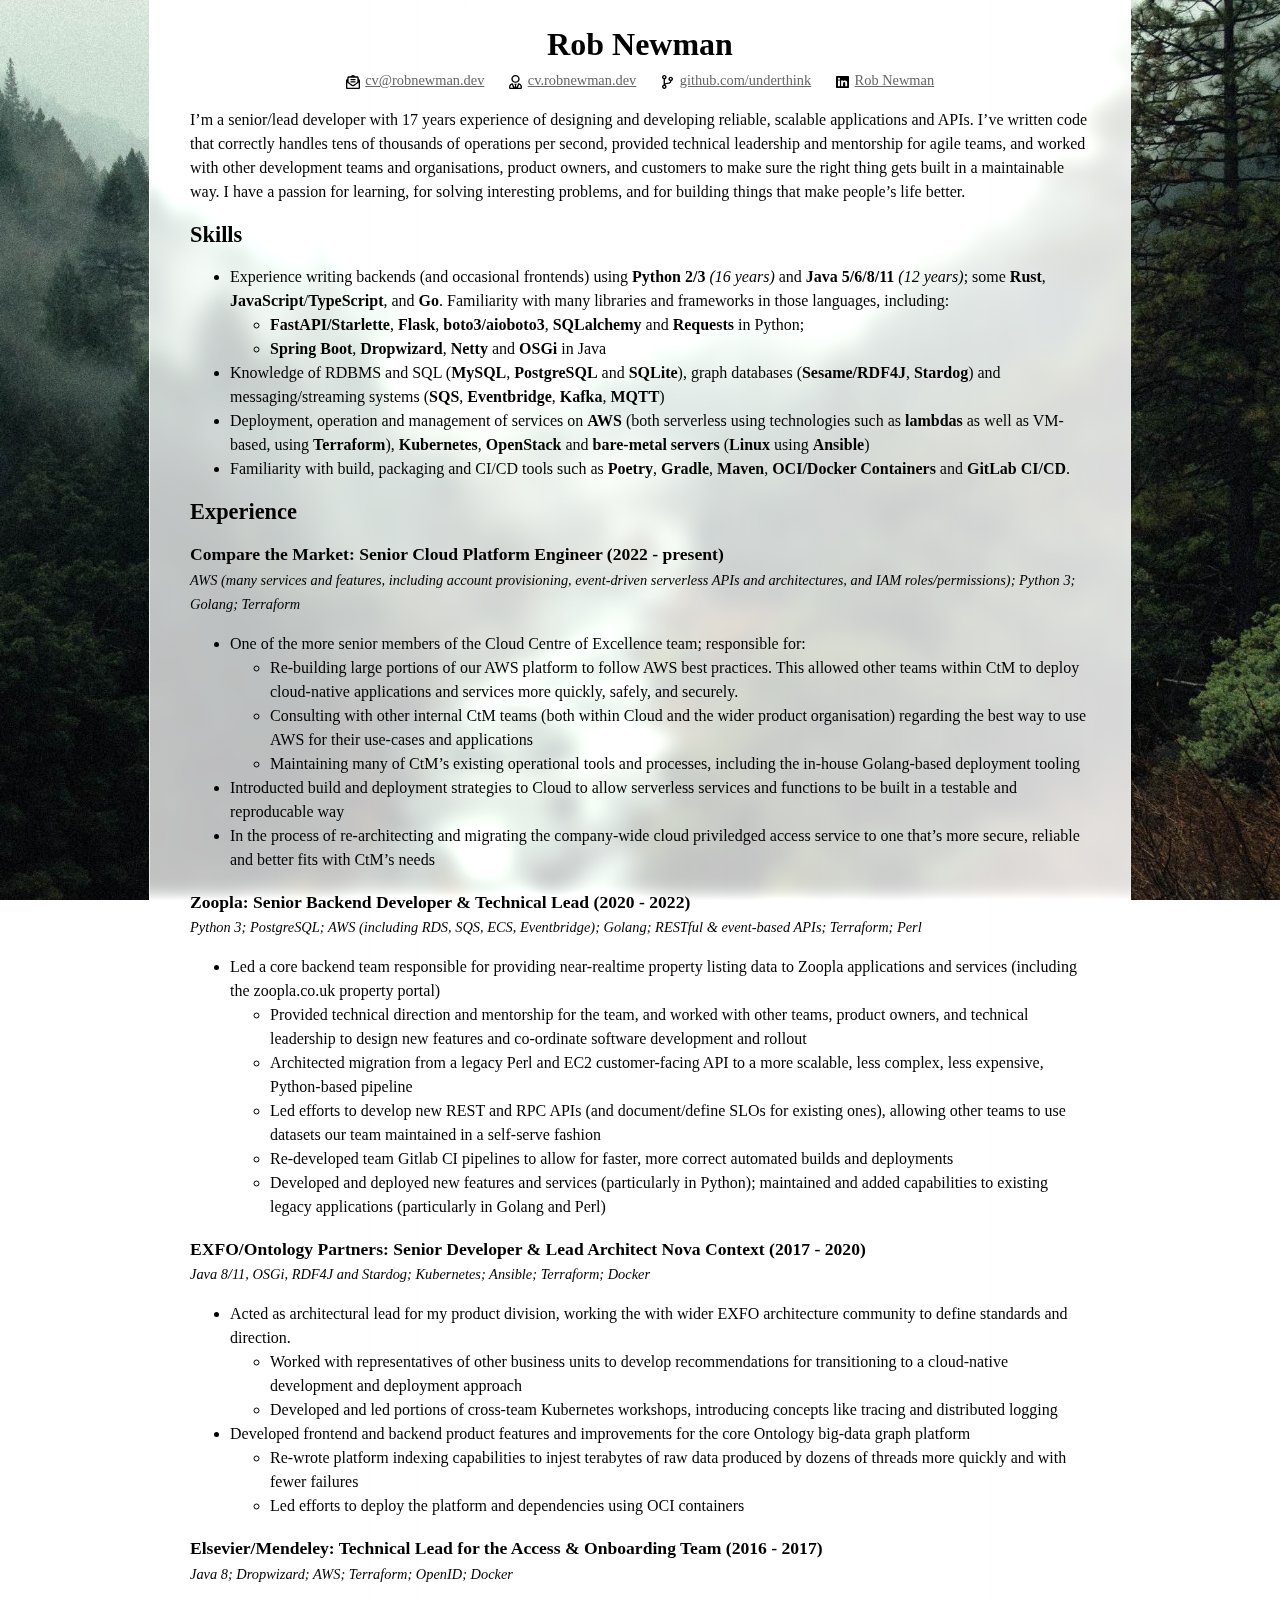
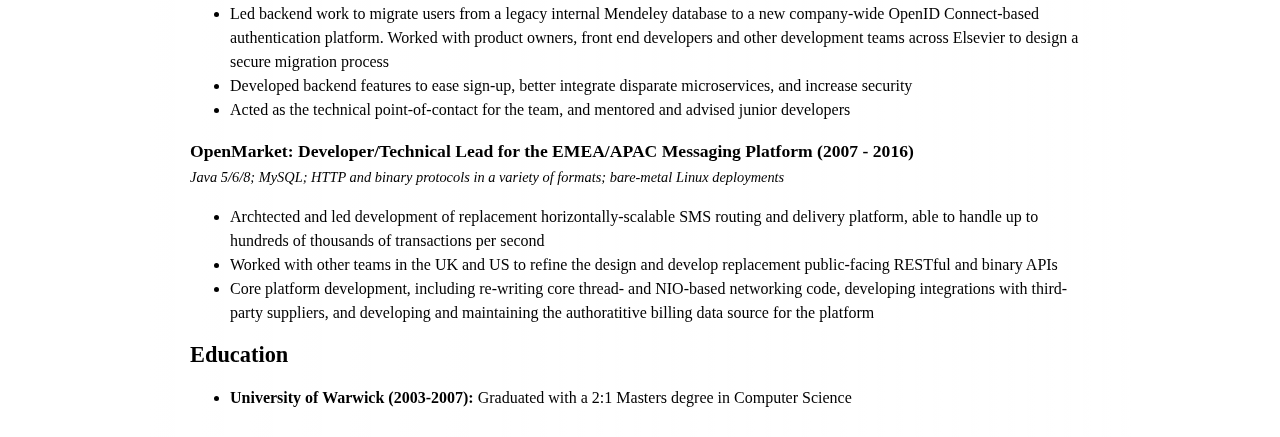
==== commit 1dd70282: "Deploying to gh-pages from @ underthink/cv.robnewman.dev@0d162596a43c67e2507e6b201e7c3a8bd0151d20 🚀" ====
--- a/index.html
+++ b/index.html
@@ -19,24 +19,39 @@
     <h2 id="links">Links</h2>
     <ul>
     <li><a href="mailto:cv@robnewman.dev" class="mail">cv@robnewman.dev</a></li>
-    <li><a href="http://cv.robnewman.io/" class="cv">cv.robnewman.dev</a></li>
+    <li><a href="http://cv.robnewman.dev/" class="cv">cv.robnewman.dev</a></li>
     <li><a href="https://github.com/underthink" class="git">github.com/underthink</a></li>
+    <li><a href="https://www.linkedin.com/in/rob-newman-b65299b5/" class="linkedin">Rob Newman</a></li>
     </ul>
     <h2 id="summary">Summary</h2>
-    <p>I’m a senior/lead developer with 14 years experience of designing and developing reliable, scalable applications and APIs. I’ve written code that correctly handles tens of thousands of operations per second, provided technical leadership and mentorship for agile teams, and worked with other development teams and organisations, product owners, and customers to make sure the right thing gets built in a maintainable way. I have a passion for learning, for solving interesting problems, and for building things that make people’s life better.</p>
+    <p>I’m a senior/lead developer with 17 years experience of designing and developing reliable, scalable applications and APIs. I’ve written code that correctly handles tens of thousands of operations per second, provided technical leadership and mentorship for agile teams, and worked with other development teams and organisations, product owners, and customers to make sure the right thing gets built in a maintainable way. I have a passion for learning, for solving interesting problems, and for building things that make people’s life better.</p>
     <h2 id="skills">Skills</h2>
     <ul>
-    <li>Experience writing backends (and occasional frontends) using <strong>Python 2/3</strong> <em>(12 years)</em>, <strong>Java 5/6/8/11</strong> <em>(12 years)</em> and <strong>Javascript</strong> <em>(10 years)</em>; some <strong>Rust</strong> and <strong>Go</strong>. Familiarity with many libraries and frameworks in those languages, including:
+    <li>Experience writing backends (and occasional frontends) using <strong>Python 2/3</strong> <em>(16 years)</em> and <strong>Java 5/6/8/11</strong> <em>(12 years)</em>; some <strong>Rust</strong>, <strong>JavaScript</strong>/<strong>TypeScript</strong>, and <strong>Go</strong>. Familiarity with many libraries and frameworks in those languages, including:
     <ul>
     <li><strong>FastAPI/Starlette</strong>, <strong>Flask</strong>, <strong>boto3/aioboto3</strong>, <strong>SQLalchemy</strong> and <strong>Requests</strong> in Python;</li>
-    <li><strong>Spring Boost</strong>, <strong>Dropwizard</strong>, <strong>Netty</strong> and <strong>OSGi</strong> in Java</li>
+    <li><strong>Spring Boot</strong>, <strong>Dropwizard</strong>, <strong>Netty</strong> and <strong>OSGi</strong> in Java</li>
     </ul></li>
     <li>Knowledge of RDBMS and SQL (<strong>MySQL</strong>, <strong>PostgreSQL</strong> and <strong>SQLite</strong>), graph databases (<strong>Sesame/RDF4J</strong>, <strong>Stardog</strong>) and messaging/streaming systems (<strong>SQS</strong>, <strong>Eventbridge</strong>, <strong>Kafka</strong>, <strong>MQTT</strong>)</li>
-    <li>Deployment, operation and management of services on <strong>AWS</strong> (using <strong>Terraform</strong>), <strong>Kubernetes</strong>, <strong>OpenStack</strong> and <strong>bare-metal servers</strong> (<strong>Linux</strong> using <strong>Ansible</strong>)</li>
+    <li>Deployment, operation and management of services on <strong>AWS</strong> (both serverless using technologies such as <strong>lambdas</strong> as well as VM-based, using <strong>Terraform</strong>), <strong>Kubernetes</strong>, <strong>OpenStack</strong> and <strong>bare-metal servers</strong> (<strong>Linux</strong> using <strong>Ansible</strong>)</li>
     <li>Familiarity with build, packaging and CI/CD tools such as <strong>Poetry</strong>, <strong>Gradle</strong>, <strong>Maven</strong>, <strong>OCI/Docker Containers</strong> and <strong>GitLab CI/CD</strong>.</li>
     </ul>
     <h2 id="experience">Experience</h2>
-    <h3 id="zoopla-senior-backend-developer-technical-lead-2020---present">Zoopla: Senior Backend Developer &amp; Technical Lead (2020 - present)</h3>
+    <h3 id="compare-the-market-senior-cloud-platform-engineer-2022---present">Compare the Market: Senior Cloud Platform Engineer (2022 - present)</h3>
+    <div class="job-skill-list">
+    <p>AWS (many services and features, including account provisioning, event-driven serverless APIs and architectures, and IAM roles/permissions); Python 3; Golang; Terraform</p>
+    </div>
+    <ul>
+    <li>One of the more senior members of the Cloud Centre of Excellence team; responsible for:
+    <ul>
+    <li>Re-building large portions of our AWS platform to follow AWS best practices. This allowed other teams within CtM to deploy cloud-native applications and services more quickly, safely, and securely.</li>
+    <li>Consulting with other internal CtM teams (both within Cloud and the wider product organisation) regarding the best way to use AWS for their use-cases and applications</li>
+    <li>Maintaining many of CtM’s existing operational tools and processes, including the in-house Golang-based deployment tooling</li>
+    </ul></li>
+    <li>Introducted build and deployment strategies to Cloud to allow serverless services and functions to be built in a testable and reproducable way</li>
+    <li>In the process of re-architecting and migrating the company-wide cloud priviledged access service to one that’s more secure, reliable and better fits with CtM’s needs</li>
+    </ul>
+    <h3 id="zoopla-senior-backend-developer-technical-lead-2020---2022">Zoopla: Senior Backend Developer &amp; Technical Lead (2020 - 2022)</h3>
     <div class="job-skill-list">
     <p>Python 3; PostgreSQL; AWS (including RDS, SQS, ECS, Eventbridge); Golang; RESTful &amp; event-based APIs; Terraform; Perl</p>
     </div>
--- a/r/general.css
+++ b/r/general.css
@@ -0,0 +1,78 @@
+h1 {
+    margin-bottom: 10px;
+}
+
+body {
+    font-family: 'Merriweather', serif;
+    line-height: 1.5rem;
+}
+
+h1 {
+    text-align: center;
+}
+
+h2#links + ul {
+    padding: 0 0 0 20px;
+    text-align: center;
+    margin-top: 0;
+    color: #666;
+}
+
+h2#links + ul li {
+    font-size: 0.9rem;
+    display: inline-block;
+    padding-right: 20px;
+}
+
+h2#links + ul li a, h2#links + ul li a:visited {
+    color: #666;
+    vertical-align: middle;
+}
+
+h2#links + ul li a::before {
+    height: 0.9rem;
+    width: 0.9rem;
+    margin-right: 5px;
+    display: inline-flex;
+    content: '';
+    vertical-align: middle;
+}
+
+h2#links + ul li a.mail::before {
+    background: url("data:image/svg+xml,%3Csvg xmlns='http://www.w3.org/2000/svg' viewBox='0 0 512 512'%3E%3C!-- Font Awesome Pro 5.15.4 by @fontawesome - https://fontawesome.com License - https://fontawesome.com/license (Commercial License) --%3E%3Cpath d='M494.59 164.52c-1.52-1.26-13.86-11.2-30.59-24.66V96c0-26.51-21.49-48-48-48h-66.13C327.24 28.85 293.77 0 256 0c-37.65 0-70.9 28.63-93.85 48H96c-26.51 0-48 21.49-48 48v43.85c-16.81 13.52-29.15 23.46-30.48 24.56A48.002 48.002 0 0 0 0 201.48V464c0 26.51 21.49 48 48 48h416c26.51 0 48-21.49 48-48V201.51c0-14.31-6.38-27.88-17.41-36.99zM96 96h320v156.66c-36.26 29.32-78.69 63.67-86.59 69.95C311.25 337.12 279.6 368 256 368c-23.69 0-55.86-31.37-73.41-45.39-7.9-6.28-50.33-40.64-86.59-69.97V96zm368 362c0 3.31-2.69 6-6 6H54c-3.31 0-6-2.69-6-6V275.56c38.96 31.48 95.95 77.65 104.66 84.58C174.71 377.76 212.55 416 256 416c43.21 0 80.64-37.72 103.34-55.86 9-7.15 65.84-53.19 104.66-84.56V458zM176 192h160c8.84 0 16-7.16 16-16v-16c0-8.84-7.16-16-16-16H176c-8.84 0-16 7.16-16 16v16c0 8.84 7.16 16 16 16zm176 64v-16c0-8.84-7.16-16-16-16H176c-8.84 0-16 7.16-16 16v16c0 8.84 7.16 16 16 16h160c8.84 0 16-7.16 16-16z'/%3E%3C/svg%3E") no-repeat center top;
+}
+
+h2#links + ul li a.cv::before {
+    background: url("data:image/svg+xml,%3Csvg xmlns='http://www.w3.org/2000/svg' viewBox='0 0 448 512'%3E%3C!-- Font Awesome Pro 5.15.4 by @fontawesome - https://fontawesome.com License - https://fontawesome.com/license (Commercial License) --%3E%3Cpath d='M224 288c79.5 0 144-64.5 144-144S303.5 0 224 0 80 64.5 80 144s64.5 144 144 144zm0-240c52.9 0 96 43.1 96 96s-43.1 96-96 96-96-43.1-96-96 43.1-96 96-96zm91.9 256.2l-56.5 154.5L240 376l32-56h-96l32 56-19.5 82.7L132 304.2C58.9 305.5 0 365 0 438.4V464c0 26.5 21.5 48 48 48h352c26.5 0 48-21.5 48-48v-25.6c0-73.4-58.9-132.9-132.1-134.2zM96 464H48v-25.6c0-35.4 21.9-66.2 53-79.4l38.4 105H96zm304 0h-91.3L347 359c31 13.2 53 44 53 79.4V464z'/%3E%3C/svg%3E") no-repeat center top;
+}
+
+h2#links + ul li a.git::before {
+    background: url("data:image/svg+xml,%3Csvg xmlns='http://www.w3.org/2000/svg' viewBox='0 0 384 512'%3E%3C!-- Font Awesome Pro 5.15.4 by @fontawesome - https://fontawesome.com License - https://fontawesome.com/license (Commercial License) --%3E%3Cpath d='M384 144c0-44.2-35.8-80-80-80s-80 35.8-80 80c0 36.4 24.3 67.1 57.5 76.8-.6 16.1-4.2 28.5-11 36.9-15.4 19.2-49.3 22.4-85.2 25.7-28.2 2.6-57.4 5.4-81.3 16.9v-144c32.5-10.2 56-40.5 56-76.3 0-44.2-35.8-80-80-80S0 35.8 0 80c0 35.8 23.5 66.1 56 76.3v199.3C23.5 365.9 0 396.2 0 432c0 44.2 35.8 80 80 80s80-35.8 80-80c0-34-21.2-63.1-51.2-74.6 3.1-5.2 7.8-9.8 14.9-13.4 16.2-8.2 40.4-10.4 66.1-12.8 42.2-3.9 90-8.4 118.2-43.5 14-17.4 21.1-39.8 21.6-67.9 31.6-10.7 54.4-40.6 54.4-75.8zM80 48c17.6 0 32 14.4 32 32s-14.4 32-32 32-32-14.4-32-32 14.4-32 32-32zm0 416c-17.6 0-32-14.4-32-32s14.4-32 32-32 32 14.4 32 32-14.4 32-32 32zm224-288c-17.6 0-32-14.4-32-32s14.4-32 32-32 32 14.4 32 32-14.4 32-32 32z'/%3E%3C/svg%3E") no-repeat center top;
+}
+
+h2#links + ul li a.linkedin::before {
+    background: url("data:image/svg+xml,%3Csvg xmlns='http://www.w3.org/2000/svg' viewBox='0 0 448 512'%3E%3C!--!Font Awesome Free 6.6.0 by @fontawesome - https://fontawesome.com License - https://fontawesome.com/license/free Copyright 2024 Fonticons, Inc.--%3E%3Cpath d='M416 32H31.9C14.3 32 0 46.5 0 64.3v383.4C0 465.5 14.3 480 31.9 480H416c17.6 0 32-14.5 32-32.3V64.3c0-17.8-14.4-32.3-32-32.3zM135.4 416H69V202.2h66.5V416zm-33.2-243c-21.3 0-38.5-17.3-38.5-38.5S80.9 96 102.2 96c21.2 0 38.5 17.3 38.5 38.5 0 21.3-17.2 38.5-38.5 38.5zm282.1 243h-66.4V312c0-24.8-.5-56.7-34.5-56.7-34.6 0-39.9 27-39.9 54.9V416h-66.4V202.2h63.7v29.2h.9c8.9-16.8 30.6-34.5 62.9-34.5 67.2 0 79.7 44.3 79.7 101.9V416z'/%3E%3C/svg%3E") no-repeat center top;
+}
+
+h2#links {
+    display: none;
+}
+
+h2#summary {
+    display: none;
+}
+
+h2 {
+    font-size: 1.4rem;
+}
+
+h3 {
+    font-size: 1.1rem;
+    margin-bottom: 0;
+}
+
+.job-skill-list p {
+    font-size: 0.9rem;
+    margin-top: 0.1rem;
+    font-style: italic;
+}
